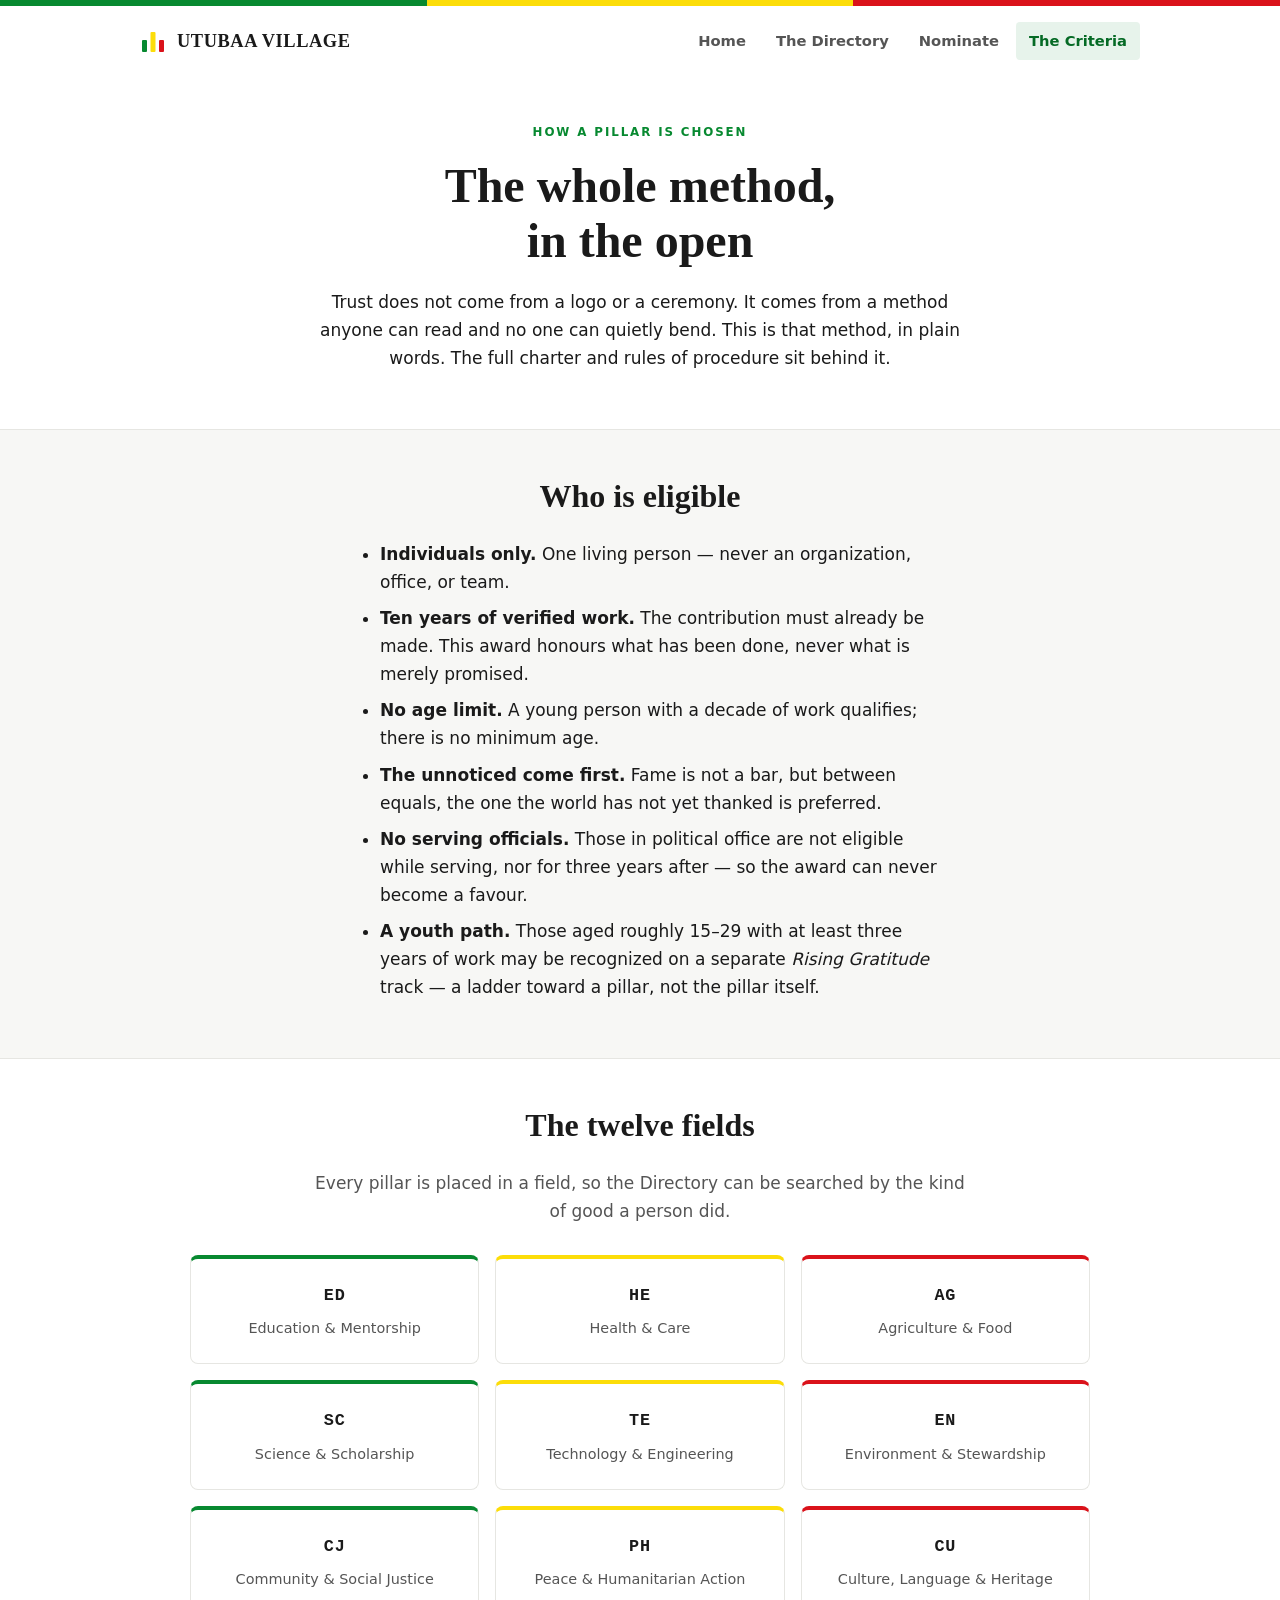
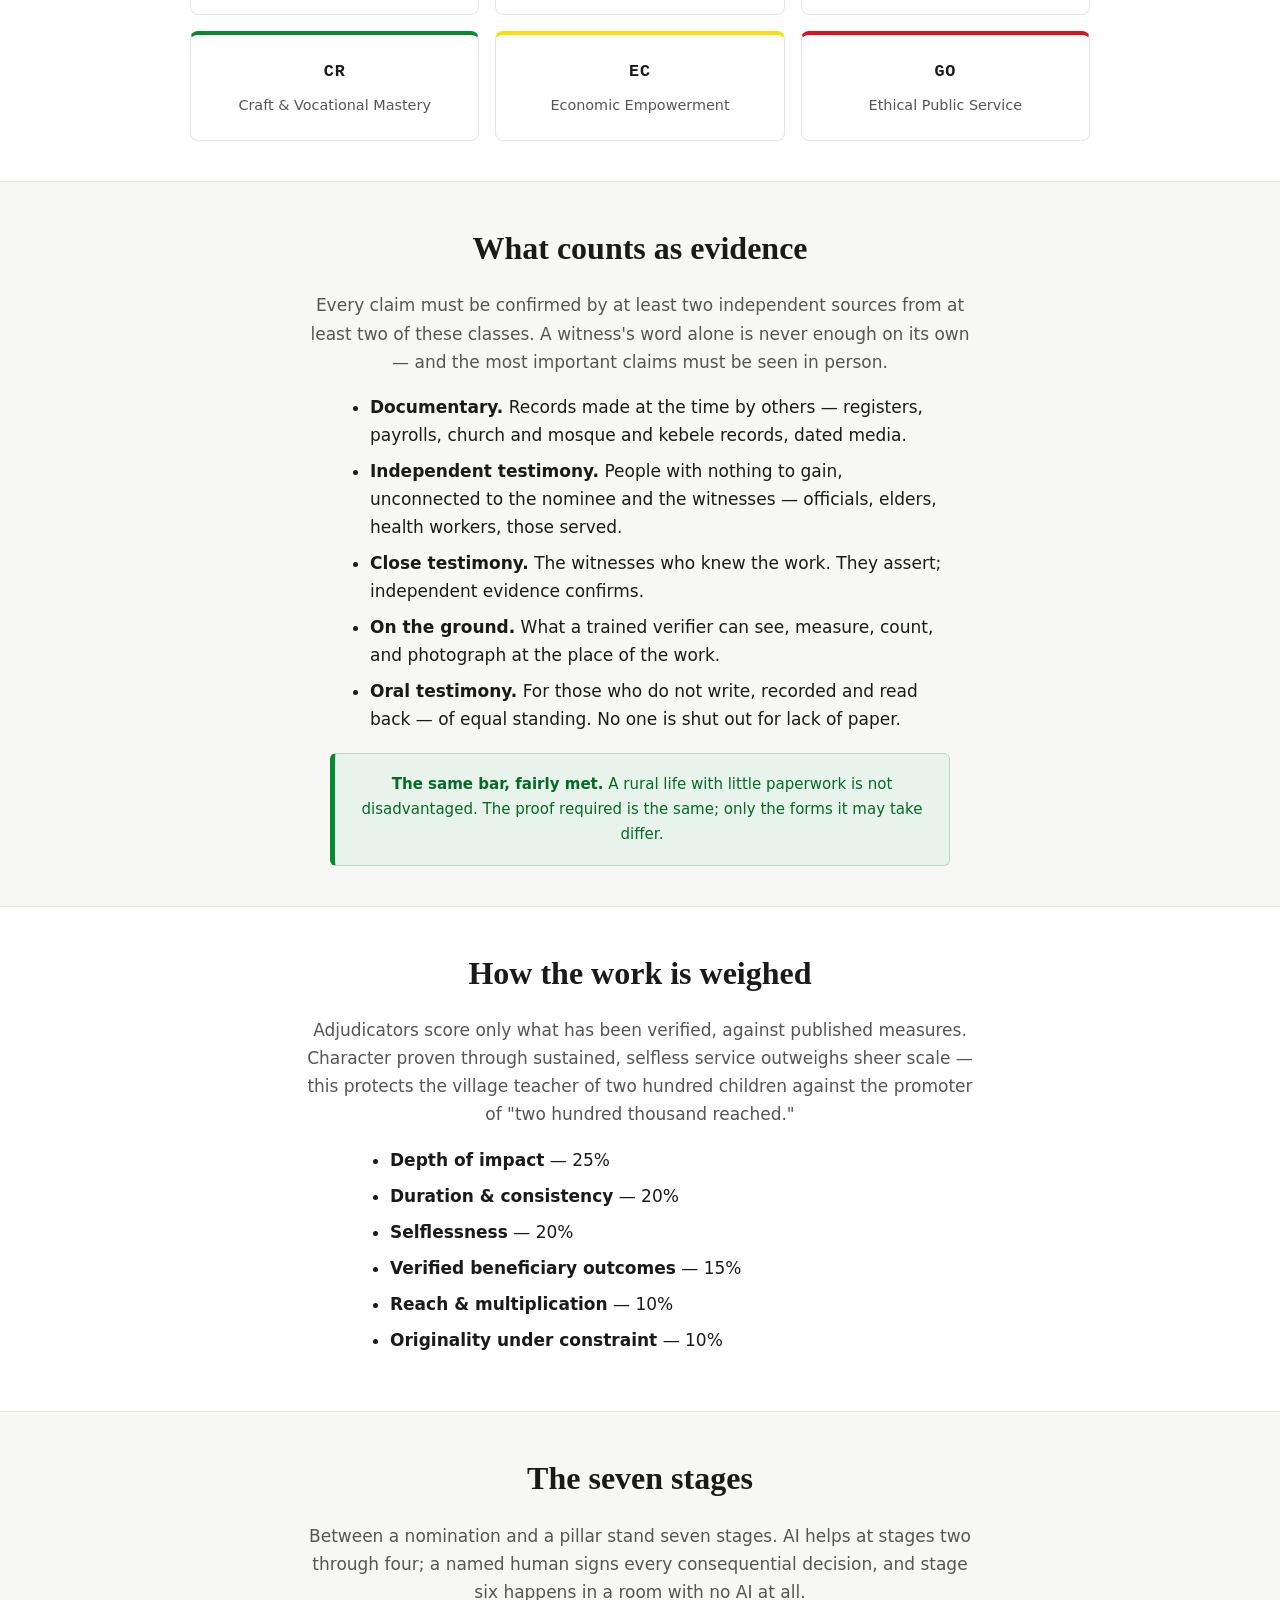
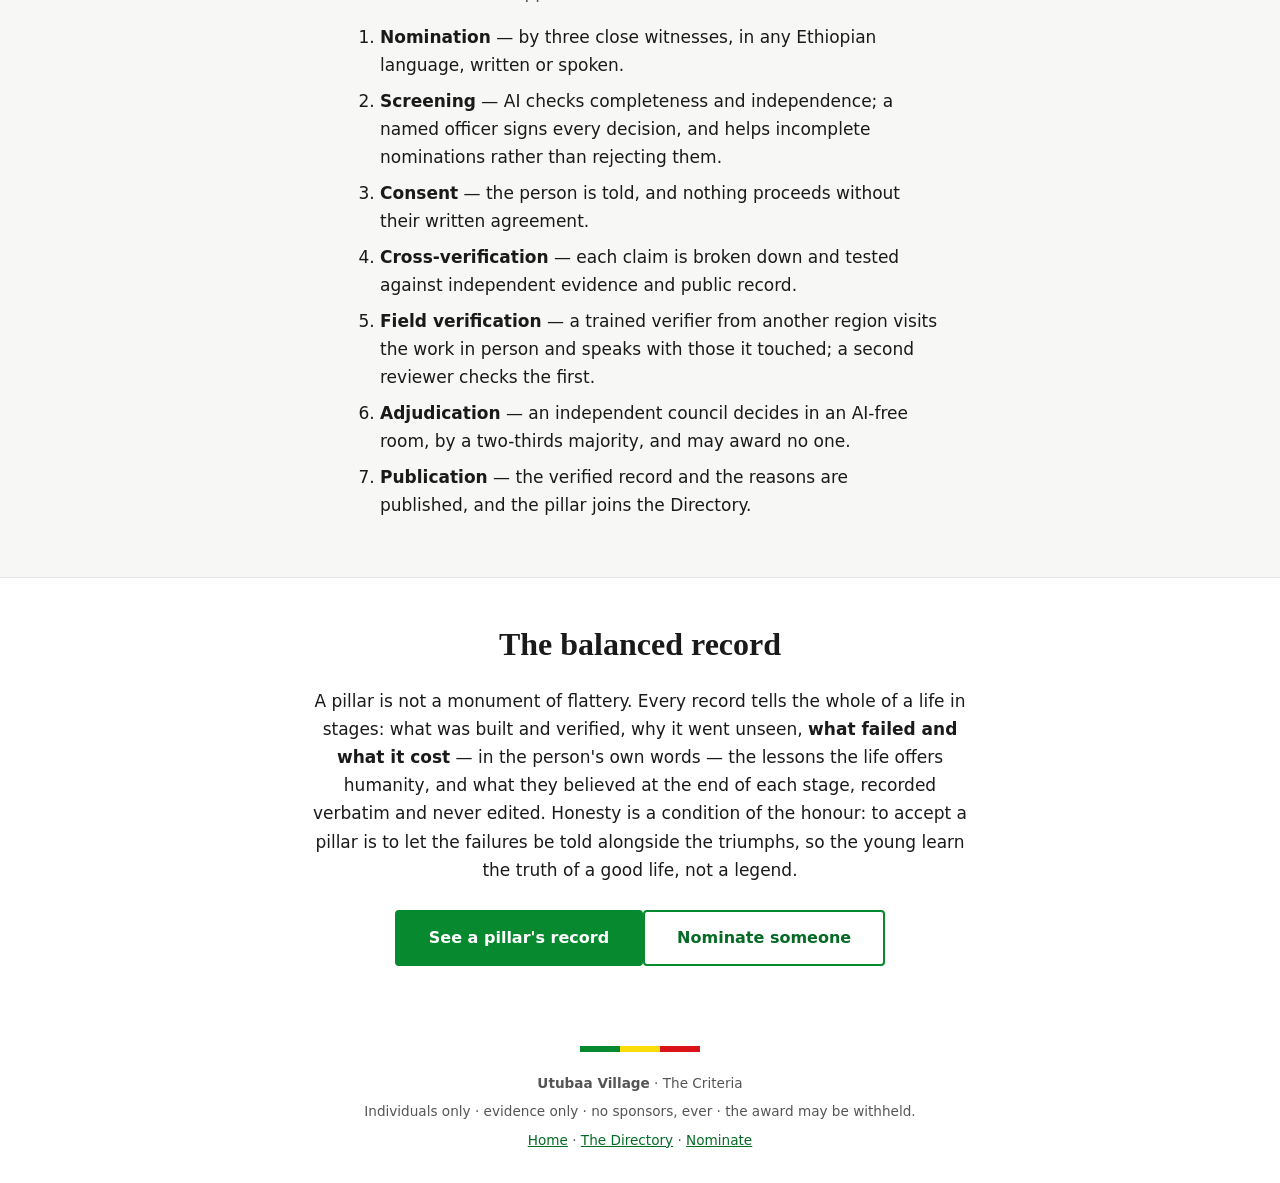
==== about.html @ 5e2f078e "feat: directory, profile ledger, nomination intake, and criteria pages" ====
<!DOCTYPE html>
<html lang="en">
<head>
<meta charset="UTF-8">
<meta name="viewport" content="width=device-width, initial-scale=1.0">
<title>The Criteria — Utubaa Village</title>
<meta name="description" content="How a pillar is chosen: eligibility, the fields, the evidence rules, the scoring, and the seven-stage verification pipeline of the Ethiopia Thanks You Award.">
<link rel="icon" type="image/svg+xml" href="favicon.svg">
<link rel="stylesheet" href="styles.css">
</head>
<body>
<div class="tricolor" aria-hidden="true"><span class="g"></span><span class="y"></span><span class="r"></span></div>

<nav class="nav">
  <a class="brand" href="index.html">
    <svg width="26" height="26" viewBox="0 0 26 26" aria-hidden="true">
      <rect x="2" y="12" width="5" height="12" rx="1" fill="#078930"/><rect x="10.5" y="4" width="5" height="20" rx="1" fill="#FCDD09"/><rect x="19" y="12" width="5" height="12" rx="1" fill="#DA121A"/>
    </svg>
    UTUBAA VILLAGE
  </a>
  <div class="nav-links">
    <a href="index.html">Home</a>
    <a href="directory.html">The Directory</a>
    <a href="nominate.html">Nominate</a>
    <a href="about.html" class="active">The Criteria</a>
  </div>
</nav>

<main>
  <section class="band tight">
    <div class="box">
      <span class="eyebrow">How a pillar is chosen</span>
      <h1>The whole method, in the open</h1>
      <p>Trust does not come from a logo or a ceremony. It comes from a method anyone can read and no one can quietly bend. This is that method, in plain words. The full charter and rules of procedure sit behind it.</p>
    </div>
  </section>

  <section class="band soft tight">
    <div class="box"><h2>Who is eligible</h2></div>
    <div class="box" style="max-width:640px;">
      <ul>
        <li><b>Individuals only.</b> One living person — never an organization, office, or team.</li>
        <li><b>Ten years of verified work.</b> The contribution must already be made. This award honours what has been done, never what is merely promised.</li>
        <li><b>No age limit.</b> A young person with a decade of work qualifies; there is no minimum age.</li>
        <li><b>The unnoticed come first.</b> Fame is not a bar, but between equals, the one the world has not yet thanked is preferred.</li>
        <li><b>No serving officials.</b> Those in political office are not eligible while serving, nor for three years after — so the award can never become a favour.</li>
        <li><b>A youth path.</b> Those aged roughly 15–29 with at least three years of work may be recognized on a separate <i>Rising Gratitude</i> track — a ladder toward a pillar, not the pillar itself.</li>
      </ul>
    </div>
  </section>

  <section class="band tight">
    <div class="box"><h2>The twelve fields</h2><p class="sub">Every pillar is placed in a field, so the Directory can be searched by the kind of good a person did.</p></div>
    <div class="crit-grid" id="fieldGrid"></div>
  </section>

  <section class="band soft tight">
    <div class="box"><h2>What counts as evidence</h2>
      <p class="sub">Every claim must be confirmed by at least two independent sources from at least two of these classes. A witness's word alone is never enough on its own — and the most important claims must be seen in person.</p>
    </div>
    <div class="box" style="max-width:660px;">
      <ul>
        <li><b>Documentary.</b> Records made at the time by others — registers, payrolls, church and mosque and kebele records, dated media.</li>
        <li><b>Independent testimony.</b> People with nothing to gain, unconnected to the nominee and the witnesses — officials, elders, health workers, those served.</li>
        <li><b>Close testimony.</b> The witnesses who knew the work. They assert; independent evidence confirms.</li>
        <li><b>On the ground.</b> What a trained verifier can see, measure, count, and photograph at the place of the work.</li>
        <li><b>Oral testimony.</b> For those who do not write, recorded and read back — of equal standing. No one is shut out for lack of paper.</li>
      </ul>
      <div class="notice green" style="margin-top:20px;"><b>The same bar, fairly met.</b> A rural life with little paperwork is not disadvantaged. The proof required is the same; only the forms it may take differ.</div>
    </div>
  </section>

  <section class="band tight">
    <div class="box"><h2>How the work is weighed</h2>
      <p class="sub">Adjudicators score only what has been verified, against published measures. Character proven through sustained, selfless service outweighs sheer scale — this protects the village teacher of two hundred children against the promoter of "two hundred thousand reached."</p>
    </div>
    <div class="box" style="max-width:620px;">
      <ul>
        <li><b>Depth of impact</b> — 25%</li>
        <li><b>Duration &amp; consistency</b> — 20%</li>
        <li><b>Selflessness</b> — 20%</li>
        <li><b>Verified beneficiary outcomes</b> — 15%</li>
        <li><b>Reach &amp; multiplication</b> — 10%</li>
        <li><b>Originality under constraint</b> — 10%</li>
      </ul>
    </div>
  </section>

  <section class="band soft tight">
    <div class="box"><h2>The seven stages</h2><p class="sub">Between a nomination and a pillar stand seven stages. AI helps at stages two through four; a named human signs every consequential decision, and stage six happens in a room with no AI at all.</p></div>
    <div class="box" style="max-width:640px;">
      <ol>
        <li><b>Nomination</b> — by three close witnesses, in any Ethiopian language, written or spoken.</li>
        <li><b>Screening</b> — AI checks completeness and independence; a named officer signs every decision, and helps incomplete nominations rather than rejecting them.</li>
        <li><b>Consent</b> — the person is told, and nothing proceeds without their written agreement.</li>
        <li><b>Cross-verification</b> — each claim is broken down and tested against independent evidence and public record.</li>
        <li><b>Field verification</b> — a trained verifier from another region visits the work in person and speaks with those it touched; a second reviewer checks the first.</li>
        <li><b>Adjudication</b> — an independent council decides in an AI-free room, by a two-thirds majority, and may award no one.</li>
        <li><b>Publication</b> — the verified record and the reasons are published, and the pillar joins the Directory.</li>
      </ol>
    </div>
  </section>

  <section class="band tight">
    <div class="box">
      <h2>The balanced record</h2>
      <p>A pillar is not a monument of flattery. Every record tells the whole of a life in stages: what was built and verified, why it went unseen, <b>what failed and what it cost</b> — in the person's own words — the lessons the life offers humanity, and what they believed at the end of each stage, recorded verbatim and never edited. Honesty is a condition of the honour: to accept a pillar is to let the failures be told alongside the triumphs, so the young learn the truth of a good life, not a legend.</p>
      <div style="margin-top:26px;"><a class="cta" href="directory.html">See a pillar's record</a><a class="cta ghost" href="nominate.html">Nominate someone</a></div>
    </div>
  </section>
</main>

<footer class="site">
  <div class="tricolor" aria-hidden="true" style="max-width:120px;margin:0 auto 20px;"><span class="g"></span><span class="y"></span><span class="r"></span></div>
  <p><b>Utubaa Village</b> · The Criteria</p>
  <p>Individuals only · evidence only · no sponsors, ever · the award may be withheld.</p>
  <p><a href="index.html">Home</a> · <a href="directory.html">The Directory</a> · <a href="nominate.html">Nominate</a></p>
</footer>

<script src="laureates.js"></script>
<script>
  var g = document.getElementById('fieldGrid');
  g.innerHTML = Object.keys(FIELDS).map(function(code){
    return '<div class="crit"><h3><span class="fieldcode">'+code+'</span></h3><p>'+FIELDS[code]+'</p></div>';
  }).join('');
</script>
</body>
</html>
---- styles.css ----
/* Utubaa Village — shared design system. Medemer colors only; centered boxes & text except lists. */
:root {
  --green: #078930;
  --green-dark: #056A25;
  --yellow: #FCDD09;
  --red: #DA121A;
  --ink: #1A1A1A;
  --muted: #555555;
  --faint: #8A8A86;
  --paper: #FFFFFF;
  --soft: #F7F7F5;
  --line: #E6E6E2;
  --green-soft: #E7F3EB;
  --yellow-soft: #FCF6D8;
  --red-soft: #FBE7E8;
}
* { box-sizing: border-box; }
html { scroll-behavior: smooth; }
@media (prefers-reduced-motion: reduce) { html { scroll-behavior: auto; } }
body {
  margin: 0;
  background: var(--paper);
  color: var(--ink);
  font-family: "Segoe UI", system-ui, -apple-system, "Noto Sans", sans-serif;
  font-size: 17px;
  line-height: 1.65;
}
.serif { font-family: Cambria, Georgia, "Times New Roman", serif; }

/* centered by default; lists opt out */
section, header, footer, .box { text-align: center; }
.box { max-width: 820px; margin-inline: auto; padding-inline: 20px; }
.box-wide { max-width: 1040px; margin-inline: auto; padding-inline: 20px; }
ul, ol { text-align: left; }
li { margin-bottom: 8px; }
a { color: var(--green-dark); }
a:focus-visible, button:focus-visible, input:focus-visible, select:focus-visible, textarea:focus-visible {
  outline: 3px solid var(--yellow); outline-offset: 2px;
}

/* tricolor rule */
.tricolor { display: flex; height: 6px; }
.tricolor span { flex: 1; }
.tricolor .g { background: var(--green); }
.tricolor .y { background: var(--yellow); }
.tricolor .r { background: var(--red); }

/* nav */
.nav {
  display: flex; align-items: center; justify-content: space-between;
  gap: 16px; flex-wrap: wrap;
  max-width: 1040px; margin-inline: auto; padding: 16px 20px;
}
.brand { display: inline-flex; align-items: center; gap: 11px; font-family: Cambria, Georgia, serif; font-weight: 700; font-size: 1.15rem; letter-spacing: 0.03em; text-decoration: none; color: var(--ink); }
.brand svg { display: block; }
.nav-links { display: flex; gap: 4px; flex-wrap: wrap; }
.nav-links a {
  text-decoration: none; color: var(--muted); font-size: 0.92rem; font-weight: 600;
  padding: 7px 13px; border-radius: 4px;
}
.nav-links a:hover { background: var(--soft); color: var(--ink); }
.nav-links a.active { color: var(--green-dark); background: var(--green-soft); }

/* type */
h1 { font-family: Cambria, Georgia, serif; font-size: clamp(1.9rem, 5vw, 3rem); line-height: 1.14; margin: 0 auto 20px; max-width: 20ch; text-wrap: balance; }
h2 { font-family: Cambria, Georgia, serif; font-size: clamp(1.45rem, 3.3vw, 2rem); margin: 0 auto 14px; max-width: 28ch; text-wrap: balance; }
h3 { font-family: Cambria, Georgia, serif; }
.eyebrow { display: inline-block; font-size: 0.74rem; font-weight: 700; letter-spacing: 0.16em; text-transform: uppercase; color: var(--green); margin-bottom: 16px; }
.kicker-red { color: var(--red); }
.sub { color: var(--muted); }
section p { max-width: 62ch; margin-left: auto; margin-right: auto; }

/* bands */
.band { padding: 60px 20px; }
.band.soft { background: var(--soft); border-top: 1px solid var(--line); border-bottom: 1px solid var(--line); }
.band.tight { padding: 40px 20px; }

/* buttons */
.cta { display: inline-block; background: var(--green); color: #FFFFFF; font-weight: 600; text-decoration: none; padding: 13px 32px; border-radius: 4px; border: 2px solid var(--green); cursor: pointer; font-size: 1rem; }
.cta:hover, .cta:focus-visible { background: var(--green-dark); border-color: var(--green-dark); color:#fff; }
.cta.ghost { background: transparent; color: var(--green-dark); }
.cta.ghost:hover, .cta.ghost:focus-visible { background: var(--green-soft); }
.cta.small { padding: 9px 20px; font-size: 0.9rem; }

/* chips / tags */
.chip { display: inline-block; font-size: 0.78rem; font-weight: 700; padding: 3px 11px; border-radius: 20px; letter-spacing: 0.02em; }
.chip.verified { background: var(--green-soft); color: var(--green-dark); }
.chip.ownwords { background: var(--yellow-soft); color: #7A5B00; }
.chip.field { background: var(--soft); color: var(--muted); border: 1px solid var(--line); }
.chip.absence { background: var(--red-soft); color: #9A1B22; }

/* pillars mark */
.pillars-mark { display: flex; justify-content: center; gap: 13px; align-items: flex-end; margin: 0 auto 30px; }
.pillars-mark span { display: block; width: 20px; border-radius: 3px 3px 0 0; }
.pm-g { background: var(--green); } .pm-y { background: var(--yellow); } .pm-r { background: var(--red); }

/* notice */
.notice { max-width: 720px; margin: 30px auto 0; background: var(--yellow-soft); border: 1px solid #EAD98A; border-left: 5px solid var(--yellow); border-radius: 6px; padding: 18px 24px; text-align: center; font-size: 0.94rem; color: #6a5300; }
.notice.green { background: var(--green-soft); border-color: #B8DCC3; border-left-color: var(--green); color: var(--green-dark); }
.notice b { color: inherit; }

/* footer */
footer.site { padding: 40px 20px 30px; color: var(--muted); font-size: 0.85rem; }
footer.site p { max-width: 72ch; margin: 6px auto; }
footer.site a { color: var(--green-dark); }

/* ---- directory ---- */
.filters { display: flex; flex-wrap: wrap; gap: 8px; justify-content: center; max-width: 900px; margin: 0 auto 28px; padding-inline: 20px; }
.filter-btn { font-size: 0.85rem; font-weight: 600; padding: 7px 15px; border-radius: 20px; border: 1px solid var(--line); background: var(--paper); color: var(--muted); cursor: pointer; }
.filter-btn:hover { border-color: var(--green); color: var(--green-dark); }
.filter-btn.active { background: var(--green); border-color: var(--green); color: #FFFFFF; }
.search { display: block; width: min(440px, 90%); margin: 0 auto 26px; padding: 12px 18px; border: 1px solid var(--line); border-radius: 24px; font-size: 1rem; text-align: center; }

.pillar-grid { display: grid; grid-template-columns: repeat(auto-fill, minmax(270px, 1fr)); gap: 18px; max-width: 1040px; margin: 0 auto; padding-inline: 20px; }
.pillar-card { display: flex; flex-direction: column; align-items: center; text-align: center; background: var(--paper); border: 1px solid var(--line); border-radius: 8px; padding: 26px 22px; text-decoration: none; color: var(--ink); transition: transform .12s ease, box-shadow .12s ease, border-color .12s ease; }
.pillar-card:hover { transform: translateY(-3px); box-shadow: 0 10px 24px rgba(0,0,0,.06); border-color: var(--green); }
.monogram { width: 66px; height: 66px; border-radius: 8px; display: flex; align-items: center; justify-content: center; font-family: Cambria, Georgia, serif; font-weight: 700; font-size: 1.6rem; color: #fff; margin-bottom: 14px; position: relative; }
.monogram::after { content: ""; position: absolute; left: 10px; right: 10px; bottom: -6px; height: 4px; background: var(--yellow); border-radius: 2px; }
.pillar-card h3 { margin: 0 0 4px; font-size: 1.12rem; }
.pillar-card .role { font-size: 0.9rem; color: var(--muted); margin: 0 0 12px; }
.pillar-card .cite { font-size: 0.9rem; color: var(--ink); margin: 0 0 14px; line-height: 1.5; }
.pillar-card .foot { display: flex; gap: 8px; flex-wrap: wrap; justify-content: center; margin-top: auto; }
.fieldcode { font-family: Consolas, monospace; font-weight: 700; letter-spacing: .05em; }

/* ---- profile ---- */
.profile-head { padding: 54px 20px 34px; }
.profile-head .monogram { margin: 0 auto 20px; width: 84px; height: 84px; font-size: 2rem; }
.verif-box { max-width: 720px; margin: 0 auto; background: var(--green-soft); border: 1px solid #BEDDC8; border-radius: 8px; padding: 20px 26px; }
.verif-box h3 { margin: 0 0 12px; color: var(--green-dark); font-size: 1.05rem; }
.verif-grid { display: grid; grid-template-columns: repeat(auto-fit, minmax(150px, 1fr)); gap: 14px; }
.verif-grid .v .n { font-family: Cambria, Georgia, serif; font-weight: 700; font-size: 1.5rem; color: var(--green-dark); font-variant-numeric: tabular-nums; }
.verif-grid .v .l { font-size: 0.8rem; color: var(--muted); }

.stage { max-width: 760px; margin: 0 auto 26px; background: var(--paper); border: 1px solid var(--line); border-radius: 10px; overflow: hidden; text-align: center; }
.stage-head { background: var(--soft); padding: 18px 24px; border-bottom: 1px solid var(--line); }
.stage-head .period { font-family: Consolas, monospace; font-size: 0.82rem; color: var(--green-dark); letter-spacing: .04em; }
.stage-head h3 { margin: 4px 0 0; font-size: 1.25rem; }
.stage-body { padding: 8px 26px 24px; }
.ledger-row { padding: 18px 0; border-bottom: 1px solid var(--line); }
.ledger-row:last-child { border-bottom: none; }
.ledger-label { display: flex; align-items: center; justify-content: center; gap: 9px; font-size: 0.74rem; font-weight: 700; letter-spacing: 0.12em; text-transform: uppercase; color: var(--faint); margin-bottom: 10px; }
.ledger-label .dot { width: 9px; height: 9px; border-radius: 50%; }
.dot.g { background: var(--green); } .dot.y { background: var(--yellow); } .dot.r { background: var(--red); }
.ledger-row ul { max-width: 560px; margin: 0 auto; }
.ledger-row .belief { font-family: Cambria, Georgia, serif; font-style: italic; font-size: 1.12rem; max-width: 48ch; margin: 0 auto 8px; line-height: 1.55; }
.ledger-row .belief-date { font-size: 0.8rem; color: var(--faint); }
.ledger-row p { max-width: 54ch; margin: 0 auto; }

.testimony { max-width: 720px; margin: 0 auto; background: var(--ink); color: #F2EFE8; border-radius: 10px; padding: 30px 28px; }
.testimony h3 { color: #fff; margin: 0 0 10px; }
.testimony p { color: #cfcdc6; max-width: 56ch; margin: 0 auto 6px; }
.testimony .obelisk { font-size: 0.85rem; color: var(--yellow); margin-top: 12px; }

/* ---- nominate form ---- */
.form-wrap { max-width: 720px; margin: 0 auto; text-align: left; }
.form-step { background: var(--paper); border: 1px solid var(--line); border-radius: 10px; padding: 26px 26px 22px; margin-bottom: 20px; }
.form-step > .step-num { display: inline-flex; align-items: center; justify-content: center; width: 30px; height: 30px; border-radius: 50%; background: var(--green); color: #fff; font-weight: 700; margin-bottom: 4px; }
.form-step h3 { margin: 8px 0 4px; text-align: left; }
.form-step .hint { color: var(--muted); font-size: 0.92rem; margin: 0 0 16px; }
label.field { display: block; margin-bottom: 14px; font-weight: 600; font-size: 0.92rem; }
label.field span.req { color: var(--red); }
label.field input, label.field select, label.field textarea {
  display: block; width: 100%; margin-top: 6px; padding: 11px 14px; border: 1px solid var(--line);
  border-radius: 6px; font-size: 1rem; font-family: inherit; font-weight: 400;
}
label.field textarea { min-height: 90px; resize: vertical; }
.grid-2 { display: grid; grid-template-columns: 1fr 1fr; gap: 14px; }
@media (max-width: 560px) { .grid-2 { grid-template-columns: 1fr; } }
.check { display: flex; gap: 10px; align-items: flex-start; margin-bottom: 10px; font-size: 0.94rem; font-weight: 400; }
.check input { margin-top: 4px; width: 18px; height: 18px; flex-shrink: 0; }
.claim-row, .witness-row { border: 1px dashed var(--line); border-radius: 8px; padding: 16px; margin-bottom: 12px; background: var(--soft); }
.row-head { display: flex; justify-content: space-between; align-items: center; margin-bottom: 8px; }
.row-head b { font-family: Cambria, Georgia, serif; }
.remove-btn { background: none; border: none; color: var(--red); cursor: pointer; font-size: 0.85rem; font-weight: 600; }
.add-btn { background: var(--green-soft); color: var(--green-dark); border: 1px solid #BEDDC8; border-radius: 6px; padding: 9px 16px; font-weight: 600; cursor: pointer; font-size: 0.9rem; }
.evidence-classes { font-size: 0.85rem; color: var(--muted); }
.summary-out { background: var(--soft); border: 1px solid var(--line); border-radius: 8px; padding: 20px 22px; margin-top: 16px; white-space: pre-wrap; font-family: Consolas, monospace; font-size: 0.85rem; text-align: left; }
.err { color: var(--red); font-weight: 600; font-size: 0.9rem; margin-top: 10px; }

/* criteria cards on nominate intro */
.crit-grid { display: grid; grid-template-columns: repeat(auto-fit, minmax(230px, 1fr)); gap: 16px; max-width: 940px; margin: 30px auto 0; padding-inline: 20px; }
.crit { background: var(--paper); border: 1px solid var(--line); border-top: 4px solid var(--green); border-radius: 8px; padding: 22px; text-align: center; }
.crit:nth-child(3n+2) { border-top-color: var(--yellow); }
.crit:nth-child(3n) { border-top-color: var(--red); }
.crit h3 { margin: 0 0 8px; font-size: 1.05rem; }
.crit p { margin: 0; font-size: 0.9rem; color: var(--muted); }
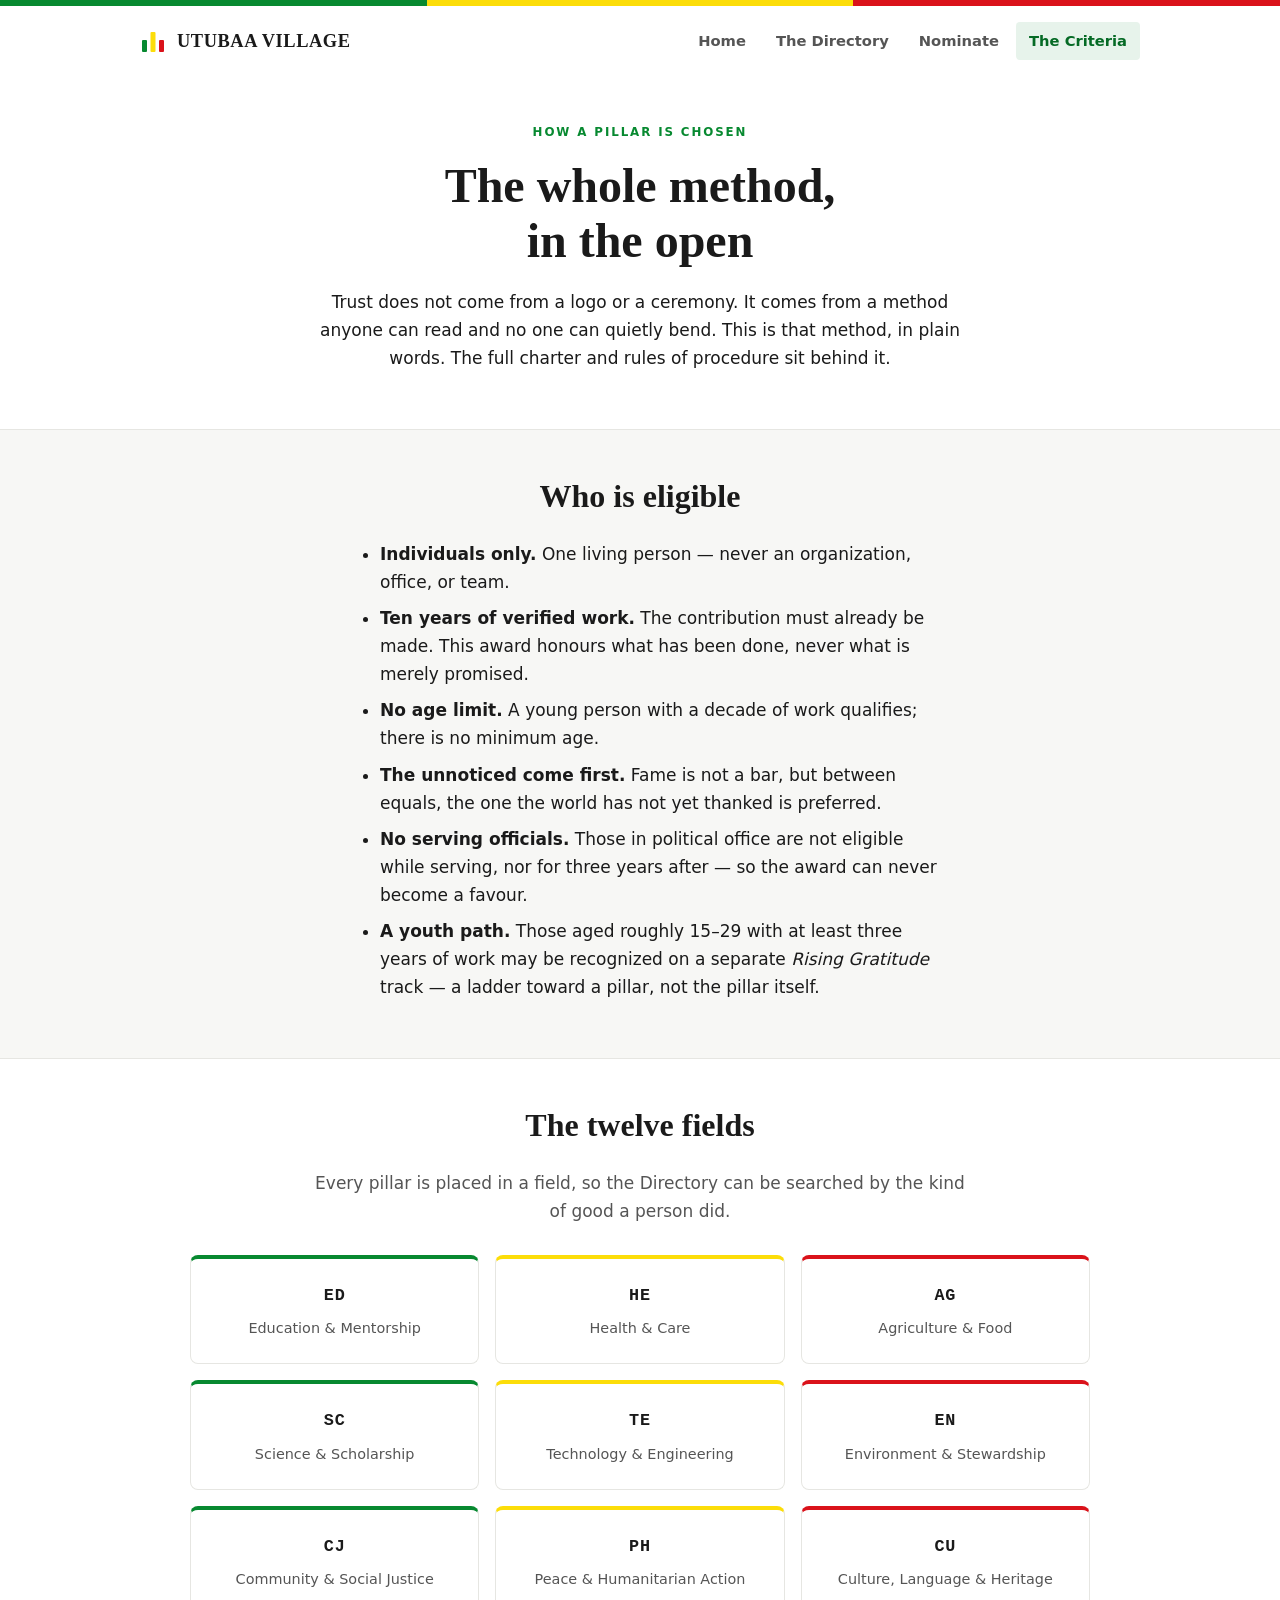
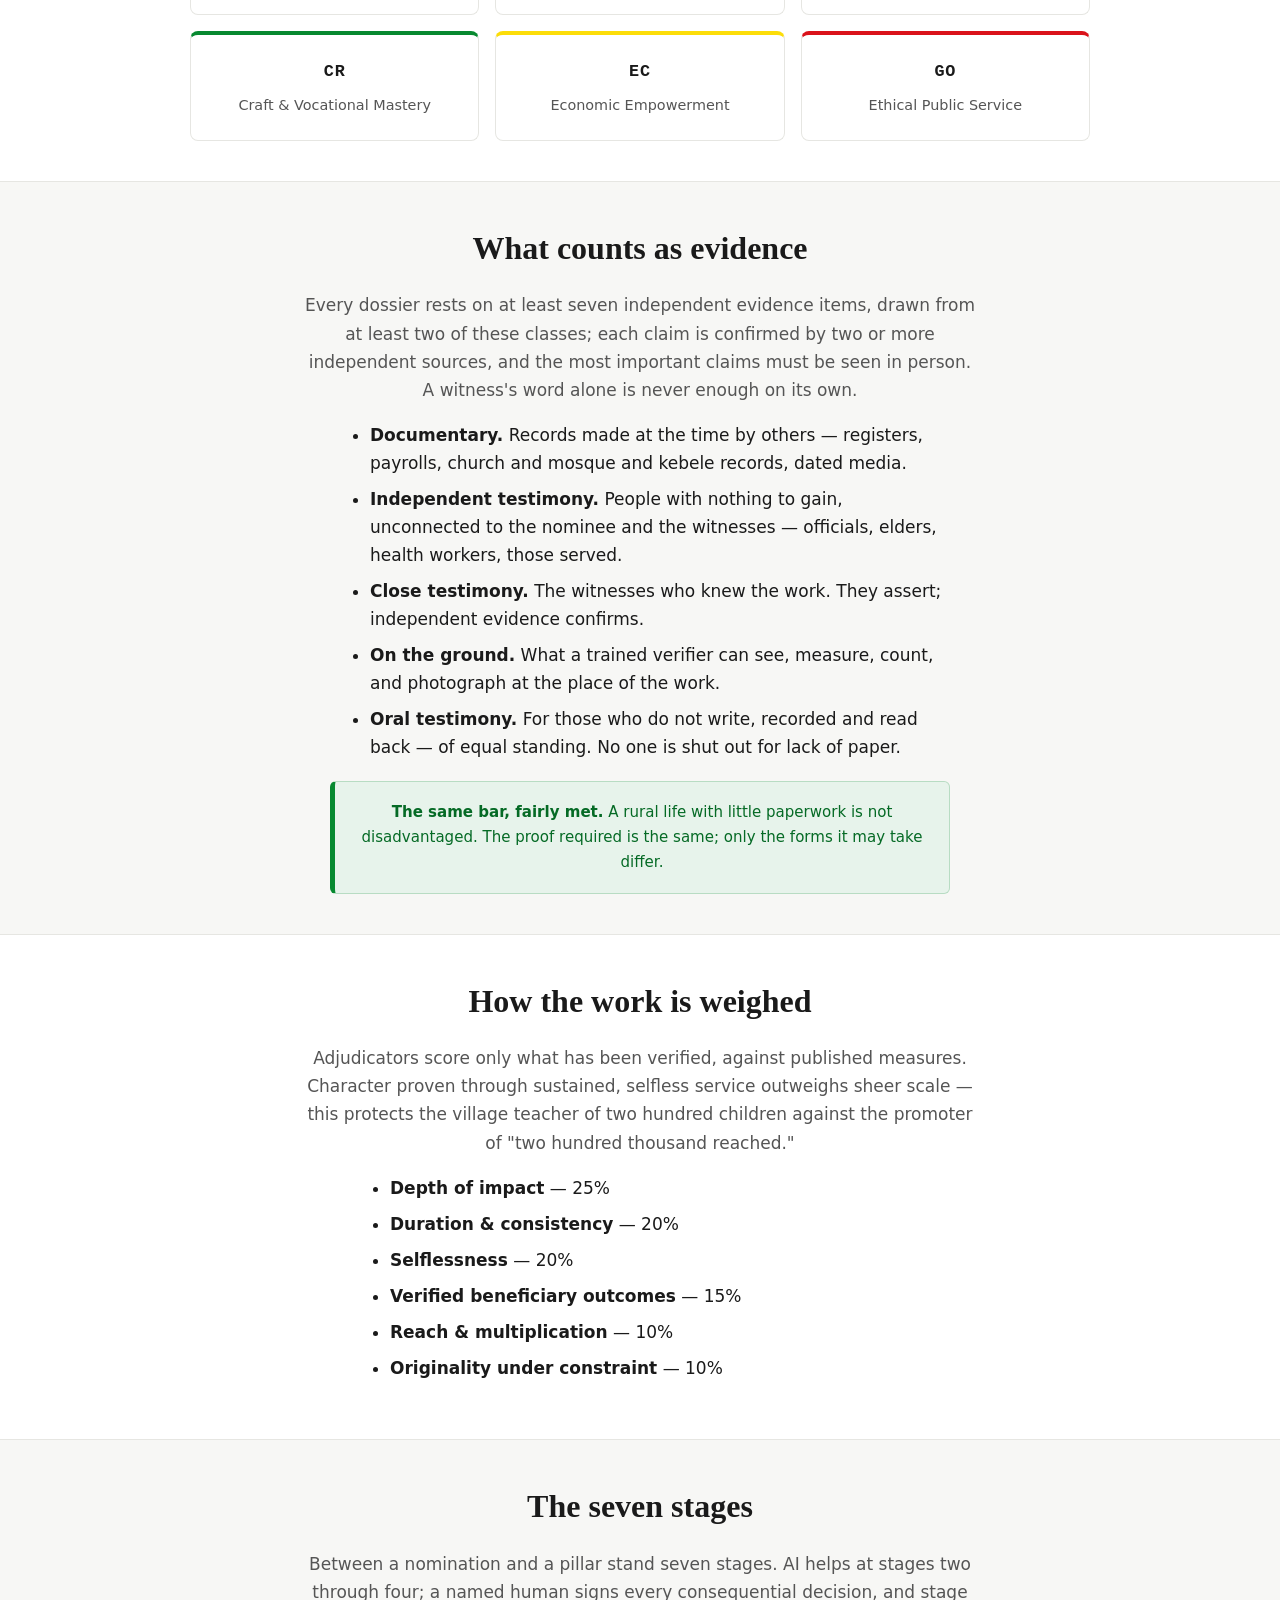
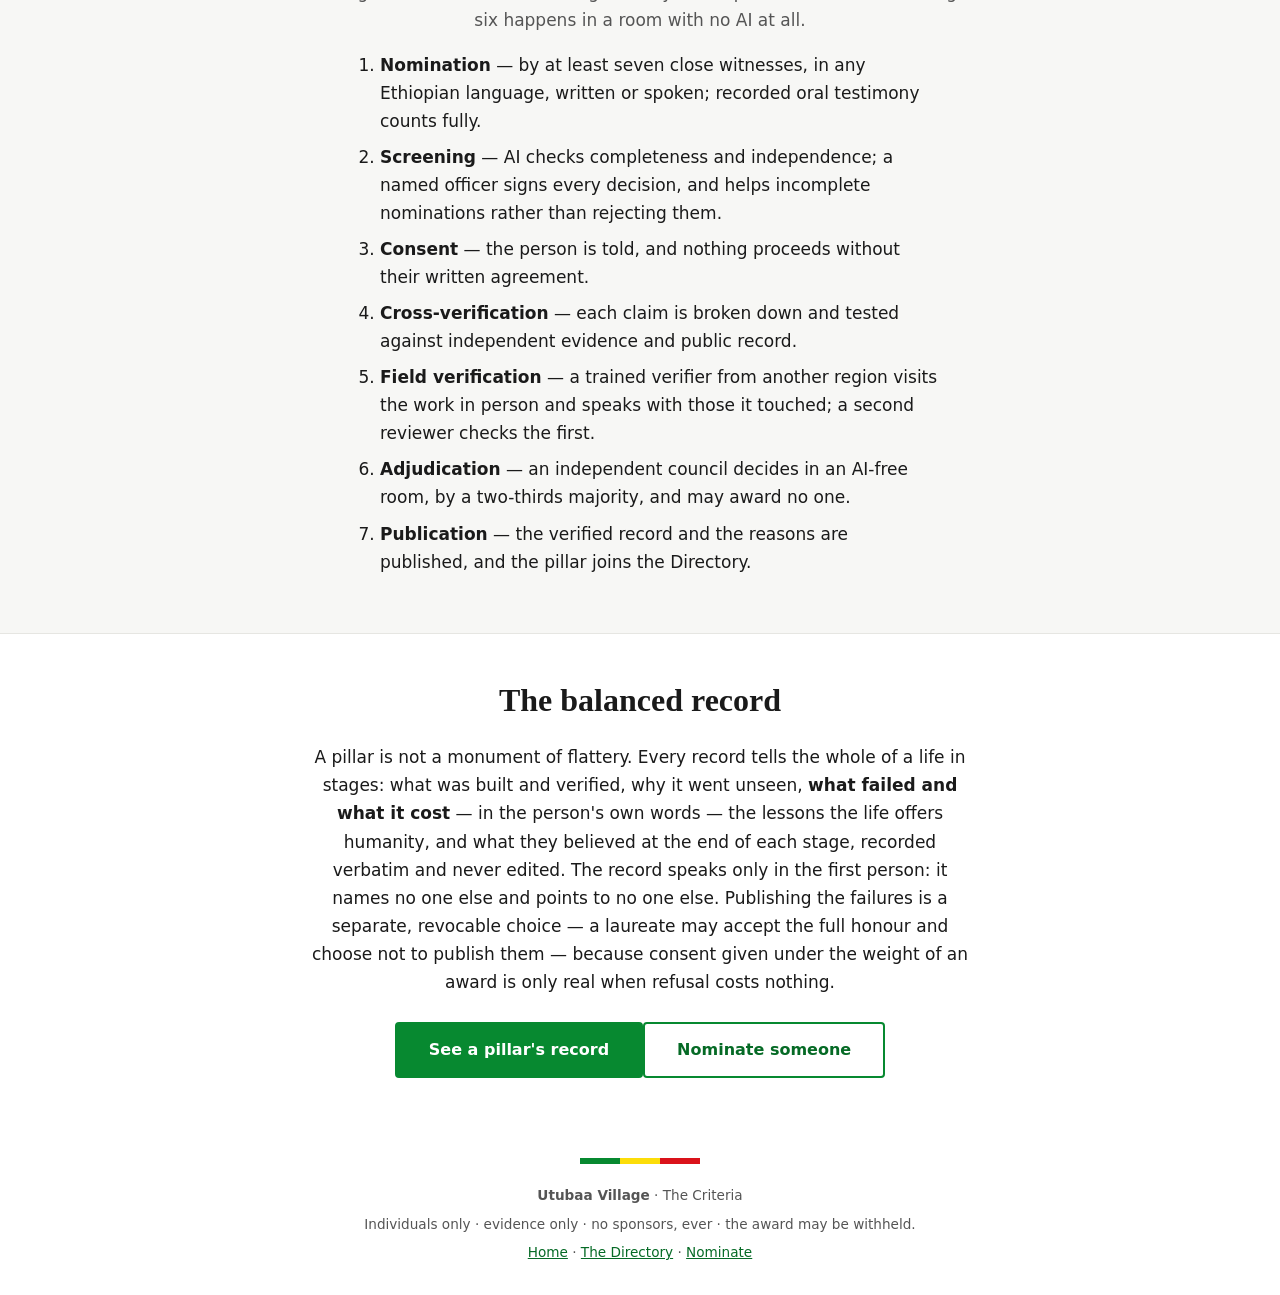
==== commit 8bcaa8fe: "redesign: raise floor to 7 witnesses & 7 evidence items; severable first-person failure record" ====
--- a/about.html
+++ b/about.html
@@ -56,7 +56,7 @@
 
   <section class="band soft tight">
     <div class="box"><h2>What counts as evidence</h2>
-      <p class="sub">Every claim must be confirmed by at least two independent sources from at least two of these classes. A witness's word alone is never enough on its own — and the most important claims must be seen in person.</p>
+      <p class="sub">Every dossier rests on at least seven independent evidence items, drawn from at least two of these classes; each claim is confirmed by two or more independent sources, and the most important claims must be seen in person. A witness's word alone is never enough on its own.</p>
     </div>
     <div class="box" style="max-width:660px;">
       <ul>
@@ -90,7 +90,7 @@
     <div class="box"><h2>The seven stages</h2><p class="sub">Between a nomination and a pillar stand seven stages. AI helps at stages two through four; a named human signs every consequential decision, and stage six happens in a room with no AI at all.</p></div>
     <div class="box" style="max-width:640px;">
       <ol>
-        <li><b>Nomination</b> — by three close witnesses, in any Ethiopian language, written or spoken.</li>
+        <li><b>Nomination</b> — by at least seven close witnesses, in any Ethiopian language, written or spoken; recorded oral testimony counts fully.</li>
         <li><b>Screening</b> — AI checks completeness and independence; a named officer signs every decision, and helps incomplete nominations rather than rejecting them.</li>
         <li><b>Consent</b> — the person is told, and nothing proceeds without their written agreement.</li>
         <li><b>Cross-verification</b> — each claim is broken down and tested against independent evidence and public record.</li>
@@ -104,7 +104,7 @@
   <section class="band tight">
     <div class="box">
       <h2>The balanced record</h2>
-      <p>A pillar is not a monument of flattery. Every record tells the whole of a life in stages: what was built and verified, why it went unseen, <b>what failed and what it cost</b> — in the person's own words — the lessons the life offers humanity, and what they believed at the end of each stage, recorded verbatim and never edited. Honesty is a condition of the honour: to accept a pillar is to let the failures be told alongside the triumphs, so the young learn the truth of a good life, not a legend.</p>
+      <p>A pillar is not a monument of flattery. Every record tells the whole of a life in stages: what was built and verified, why it went unseen, <b>what failed and what it cost</b> — in the person's own words — the lessons the life offers humanity, and what they believed at the end of each stage, recorded verbatim and never edited. The record speaks only in the first person: it names no one else and points to no one else. Publishing the failures is a separate, revocable choice — a laureate may accept the full honour and choose not to publish them — because consent given under the weight of an award is only real when refusal costs nothing.</p>
       <div style="margin-top:26px;"><a class="cta" href="directory.html">See a pillar's record</a><a class="cta ghost" href="nominate.html">Nominate someone</a></div>
     </div>
   </section>
